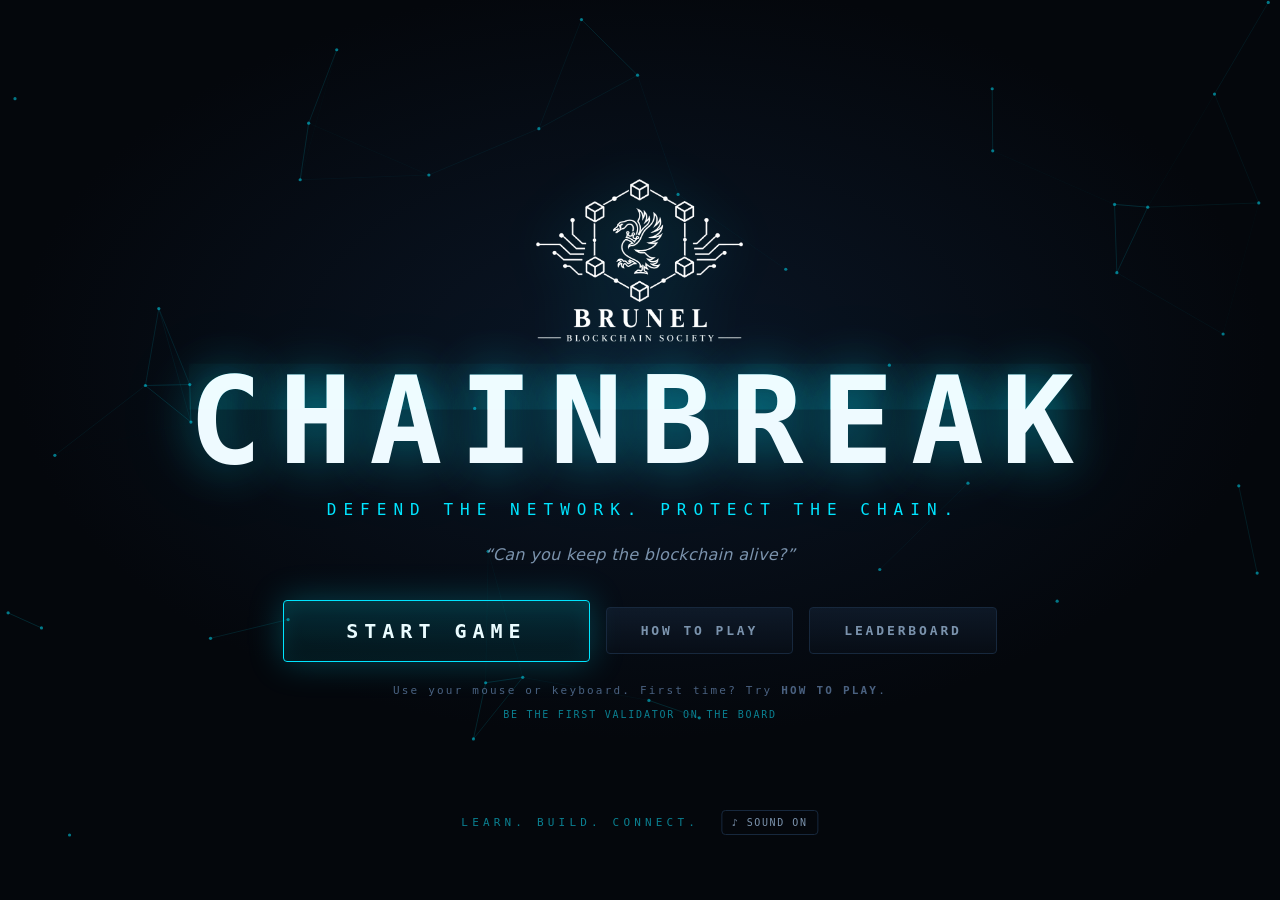
==== index.html @ 4bb395d0 "CHAINBREAK: blockchain defence game for the Freshers Week stall A 120-second single-player game in v" ====
<!doctype html>
<html lang="en">
<head>
<meta charset="utf-8">
<meta name="viewport" content="width=device-width,initial-scale=1,viewport-fit=cover">
<meta name="description" content="CHAINBREAK — defend a live blockchain network. Brunel Blockchain Society.">

<!-- The game loads no third-party code and makes no network requests, so it
     can run under a strict policy. connect-src 'none' means that if anything
     ever tries to phone home, the browser blocks it rather than trusting us.
     (Headers a meta tag cannot set — X-Frame-Options, X-Content-Type-Options,
     HSTS — are listed for the host in README.md.) -->
<meta http-equiv="Content-Security-Policy" content="
  default-src 'none';
  script-src 'self';
  style-src 'self';
  img-src 'self' data:;
  font-src 'self';
  connect-src 'none';
  form-action 'none';
  base-uri 'none';
  frame-ancestors 'none';
  object-src 'none'">
<meta name="referrer" content="no-referrer">

<title>CHAINBREAK</title>
<link rel="icon" href="assets/logo-mark.png" type="image/png">
<link rel="apple-touch-icon" href="assets/logo.png">
<link rel="stylesheet" href="css/style.css">
</head>
<body>
<div id="app">

  <!-- ============ START SCREEN ============ -->
  <section id="screen-start" class="screen is-active">
    <canvas id="start-canvas" aria-hidden="true"></canvas>
    <div class="start-inner">
      <img class="start-logo" src="assets/logo.png" alt="Brunel Blockchain Society">
      <h1 class="game-title" data-text="CHAINBREAK">CHAINBREAK</h1>
      <p class="game-tagline">DEFEND THE NETWORK. PROTECT THE CHAIN.</p>
      <p class="game-question">&ldquo;Can you keep the blockchain alive?&rdquo;</p>

      <div class="start-buttons">
        <button id="btn-start" class="btn btn-hero" type="button">START GAME</button>
        <button id="btn-demo" class="btn btn-secondary" type="button">HOW TO PLAY</button>
        <button id="btn-board" class="btn btn-secondary" type="button">LEADERBOARD</button>
      </div>

      <p class="start-hint">Use your mouse or keyboard. First time? Try <b>HOW TO PLAY</b>.</p>
      <p class="start-plays" id="start-plays"></p>

      <div class="start-footer">
        <span class="society-line">LEARN. BUILD. CONNECT.</span>
        <button id="btn-mute-start" class="btn-ghost btn-mute" type="button" aria-pressed="false">
          <span class="mute-icon" aria-hidden="true">&#9834;</span><span class="mute-label">SOUND ON</span>
        </button>
      </div>
    </div>
  </section>

  <!-- ============ HALL OF VALIDATORS ============ -->
  <section id="screen-board" class="screen board-screen">
    <div class="board-inner">
      <div class="board-head">
        <img class="board-logo" src="assets/logo.png" alt="Brunel Blockchain Society">
        <div>
          <h2 class="board-title">HALL OF VALIDATORS</h2>
          <p class="board-sub">EVERYONE WHO HAS DEFENDED THE CHAIN ON THIS MACHINE</p>
        </div>
      </div>

      <div class="board-totals" id="board-totals"></div>

      <ol class="leaderboard leaderboard-full" id="leaderboard-full"></ol>

      <div class="board-foot">
        <button id="btn-board-back" class="btn btn-hero-sm" type="button">&lsaquo; BACK</button>
        <p class="board-note" id="board-storage-note"></p>
      </div>
    </div>
  </section>

  <!-- ============ ONBOARDING ============ -->
  <section id="screen-onboard" class="screen onboard" aria-live="polite">
    <div class="onboard-lines">
      <p class="onboard-line" data-step="0">TRANSACTIONS ARE ENTERING THE NETWORK.</p>
      <p class="onboard-line" data-step="1">VALIDATE THEM.</p>
      <p class="onboard-line" data-step="2">PROTECT THE CHAIN.</p>
      <p class="onboard-line" data-step="3">SURVIVE THE ATTACKS.</p>
    </div>
    <button id="btn-skip-onboard" class="btn-ghost skip-btn" type="button">SKIP &rsaquo;</button>
  </section>

  <!-- ============ GAME ============ -->
  <main id="screen-game" class="screen game">

    <header class="topbar">
      <div class="topbar-brand">
        <img class="topbar-logo" src="assets/logo-mark.png" alt="">
        <span class="brand-text">BRUNEL<br><b>BLOCKCHAIN SOCIETY</b></span>
      </div>

      <div class="stat stat-integrity">
        <span class="stat-label">CHAIN INTEGRITY</span>
        <div class="integrity-wrap">
          <span class="stat-value" id="ui-integrity">100%</span>
          <div class="integrity-bar"><i id="ui-integrity-bar"></i></div>
        </div>
      </div>

      <div class="stat">
        <span class="stat-label">SCORE</span>
        <span class="stat-value" id="ui-score">0</span>
      </div>

      <div class="stat stat-combo" id="ui-combo-wrap">
        <span class="stat-label">COMBO</span>
        <span class="stat-value" id="ui-combo">&times;1</span>
      </div>

      <div class="stat stat-time">
        <span class="stat-label">TIME</span>
        <span class="stat-value" id="ui-time">120</span>
      </div>

      <div class="stat stat-threat" id="ui-threat-wrap">
        <span class="stat-label">THREAT LEVEL</span>
        <span class="stat-value" id="ui-threat">LOW</span>
      </div>

      <button id="btn-mute" class="btn-ghost btn-mute" type="button" aria-pressed="false" title="Mute (M)">
        <span class="mute-icon" aria-hidden="true">&#9834;</span>
      </button>
    </header>

    <div class="stage">
      <!-- LEFT: network + chain -->
      <div class="stage-main">

        <section class="panel-block network-block">
          <div class="block-head">
            <h2>NETWORK NODES</h2>
            <span class="head-meta" id="ui-node-meta">5 ONLINE &middot; CONSENSUS STABLE</span>
          </div>
          <div class="network-wrap">
            <canvas id="net-canvas"></canvas>
            <div id="node-layer" class="node-layer"></div>
            <div id="net-alert" class="net-alert" hidden></div>
          </div>
        </section>

        <section class="panel-block chain-block">
          <div class="block-head">
            <h2>THE CHAIN</h2>
            <span class="head-meta" id="ui-chain-meta">HEIGHT 1 &middot; ALL LINKS VERIFIED</span>
          </div>
          <div class="chain-scroll" id="chain-scroll">
            <div class="chain-rail" id="chain-rail"></div>
          </div>
        </section>
      </div>

      <!-- RIGHT: action panel -->
      <aside class="stage-side">
        <section class="panel-block side-block">
          <div class="block-head">
            <h2 id="ui-panel-title">INCOMING TRANSACTIONS</h2>
            <span class="head-meta" id="ui-panel-meta">PHASE 1 &middot; VALIDATE</span>
          </div>
          <div class="panel-body" id="panel-body"></div>
          <div class="panel-actions" id="panel-actions"></div>
          <div class="rules-strip" id="rules-strip">
            <span class="rules-title">ACCEPT ONLY IF</span>
            <span class="rule"><b>SIG</b> VALID</span>
            <span class="rule-sep">/</span>
            <span class="rule"><b>AMT</b> &le; AVAIL</span>
            <span class="rule-sep">/</span>
            <span class="rule"><b>NO</b> DOUBLE SPEND</span>
          </div>
          <div class="event-log" id="event-log" aria-live="polite"></div>
        </section>
      </aside>
    </div>

    <div id="coach" class="coach" hidden></div>
    <div id="toast-layer" class="toast-layer" aria-live="assertive"></div>
    <div id="phase-banner" class="phase-banner" hidden></div>
    <div id="crit-overlay" class="crit-overlay" hidden></div>
  </main>

  <!-- ============ END SCREEN ============ -->
  <section id="screen-end" class="screen end">
    <div class="end-inner">
      <div class="end-top">
        <h2 id="end-verdict" class="end-verdict">CHAIN SECURED.</h2>
        <p id="end-title" class="end-title">CHAIN GUARDIAN</p>
      </div>

      <div class="end-grid">
        <div class="end-stats">
          <div class="end-stat end-stat-hero">
            <span class="es-label">FINAL SCORE</span>
            <span class="es-value" id="end-score">0</span>
          </div>
          <div class="end-stat-row">
            <div class="end-stat"><span class="es-label">CHAIN INTEGRITY</span><span class="es-value" id="end-integrity">0%</span></div>
            <div class="end-stat"><span class="es-label">THREATS STOPPED</span><span class="es-value" id="end-threats">0</span></div>
            <div class="end-stat"><span class="es-label">BLOCKS VERIFIED</span><span class="es-value" id="end-blocks">0</span></div>
            <div class="end-stat"><span class="es-label">DOUBLE SPENDS CAUGHT</span><span class="es-value" id="end-ds">0</span></div>
            <div class="end-stat"><span class="es-label">BEST COMBO</span><span class="es-value" id="end-combo">&times;1</span></div>
            <div class="end-stat"><span class="es-label">NODES ISOLATED</span><span class="es-value" id="end-nodes">0</span></div>
          </div>
          <p class="end-prompt">&ldquo;Can you beat the next validator?&rdquo;</p>
          <button id="btn-again" class="btn btn-hero btn-hero-sm" type="button">PLAY AGAIN</button>
        </div>

        <div class="end-board">
          <h3>TODAY&rsquo;S TOP VALIDATORS</h3>
          <ol class="leaderboard" id="leaderboard"></ol>
          <form class="save-row" id="save-form" autocomplete="off">
            <label class="sr-only" for="name-input">Enter your name</label>
            <input id="name-input" class="name-input" type="text" maxlength="12" placeholder="ENTER YOUR NAME" spellcheck="false">
            <button class="btn btn-small" type="submit" id="btn-save">SAVE SCORE</button>
          </form>
          <p class="board-note" id="board-note"></p>
        </div>
      </div>

      <footer class="end-footer">
        <div class="ef-brand">
          <img class="ef-logo" src="assets/logo.png" alt="Brunel Blockchain Society">
          <div>
            <p class="ef-name">BRUNEL BLOCKCHAIN SOCIETY</p>
            <p class="ef-motto">LEARN. BUILD. CONNECT.</p>
            <p class="ef-quote">&ldquo;Blockchain is only the beginning.&rdquo;</p>
          </div>
        </div>
        <div class="ef-offer">
          <p class="ef-row"><b>WORKSHOPS &amp; WEBINARS</b> &middot; PROJECTS &amp; HACKATHONS &middot; GUEST SPEAKERS &middot; NETWORKING &middot; OPPORTUNITIES</p>
          <p class="ef-tags">AI &bull; CYBERSECURITY &bull; SOFTWARE &bull; DATA &bull; BLOCKCHAIN &bull; WEB3</p>
          <button class="btn btn-join" id="btn-join" type="button">JOIN THE SOCIETY</button>
        </div>
        <div class="ef-qr">
          <!-- The QR sits on a white plate: the code is dark-on-light, so it
               needs the light background to scan reliably off a dark screen. -->
          <div class="qr-box" id="qr-box">
            <img src="assets/join-qr.png" alt="Scan to buy Brunel Blockchain Society membership">
          </div>
          <p class="qr-cap">SCAN TO JOIN</p>
          <p class="qr-sub">BUY YOUR MEMBERSHIP</p>
        </div>
      </footer>
    </div>
  </section>

</div>

<script src="js/util.js"></script>
<script src="js/audio.js"></script>
<script src="js/chain.js"></script>
<script src="js/generator.js"></script>
<script src="js/state.js"></script>
<script src="js/network.js"></script>
<script src="js/ui.js"></script>
<script src="js/leaderboard.js"></script>
<script src="js/game.js"></script>
<script src="js/tutorial.js"></script>
<script src="js/main.js"></script>
</body>
</html>
---- css/style.css ----
/* ============================================================
   CHAINBREAK — Brunel Blockchain Society
   Dark network-operations visual identity
   ============================================================ */

:root{
  --bg:        #04070c;
  --bg-2:      #070c14;
  --surface:   #0a111c;
  --surface-2: #0d1624;
  --line:      #17283d;
  --line-soft: #112035;

  --txt:       #d7e6f5;
  --txt-dim:   #7b93ad;
  --txt-faint: #4a6180;

  --cy:        #00e5ff;
  --cy-dim:    #0a7f90;
  --ok:        #2ee6a8;
  --bad:       #ff3d63;
  --warn:      #ffb020;
  --violet:    #8b7bff;

  --mono: "JetBrains Mono", "SF Mono", "Cascadia Mono", Consolas, "Roboto Mono", ui-monospace, monospace;
  --sans: "Inter", "Segoe UI Variable Display", "Segoe UI", system-ui, -apple-system, Helvetica, Arial, sans-serif;

  --r:  4px;
  --r2: 8px;
}

*,*::before,*::after{ box-sizing:border-box; }

html,body{ height:100%; margin:0; }

body{
  background:var(--bg);
  color:var(--txt);
  font-family:var(--sans);
  overflow:hidden;
  -webkit-font-smoothing:antialiased;
  text-rendering:optimizeLegibility;
}

#app{ position:relative; width:100vw; height:100vh; overflow:hidden; }

/* subtle engineering grid across everything */
#app::before{
  content:"";
  position:fixed; inset:0; pointer-events:none; z-index:0;
  background-image:
    linear-gradient(rgba(0,229,255,.045) 1px, transparent 1px),
    linear-gradient(90deg, rgba(0,229,255,.045) 1px, transparent 1px);
  background-size:46px 46px;
  mask-image:radial-gradient(ellipse 100% 80% at 50% 45%, #000 20%, transparent 85%);
  -webkit-mask-image:radial-gradient(ellipse 100% 80% at 50% 45%, #000 20%, transparent 85%);
}

.sr-only{
  position:absolute; width:1px; height:1px; padding:0; margin:-1px;
  overflow:hidden; clip:rect(0 0 0 0); white-space:nowrap; border:0;
}

/* ---------- screens ---------- */
.screen{
  position:absolute; inset:0; z-index:1;
  display:none;
}
.screen.is-active{ display:flex; }

/* ============================================================
   BUTTONS
   ============================================================ */
.btn{
  font-family:var(--mono);
  font-weight:700;
  letter-spacing:.14em;
  cursor:pointer;
  border:1px solid var(--cy);
  background:linear-gradient(180deg, rgba(0,229,255,.16), rgba(0,229,255,.05));
  color:#eafcff;
  border-radius:var(--r);
  transition:transform .12s ease, box-shadow .2s ease, background .2s ease, border-color .2s ease;
  position:relative;
}
.btn:hover{
  background:linear-gradient(180deg, rgba(0,229,255,.32), rgba(0,229,255,.12));
  box-shadow:0 0 0 1px rgba(0,229,255,.35), 0 0 28px rgba(0,229,255,.32);
  transform:translateY(-1px);
}
.btn:active{ transform:translateY(1px); }
.btn:focus-visible{ outline:2px solid var(--cy); outline-offset:3px; }
.btn[disabled]{ opacity:.35; cursor:not-allowed; transform:none; box-shadow:none; }

.btn-hero{
  font-size:20px; padding:18px 62px; letter-spacing:.3em;
  box-shadow:0 0 34px rgba(0,229,255,.25), inset 0 0 22px rgba(0,229,255,.08);
}
.btn-secondary{
  font-size:13px; padding:15px 34px; letter-spacing:.22em;
  border-color:var(--line); color:var(--txt-dim);
  background:linear-gradient(180deg, rgba(23,40,61,.5), rgba(10,17,28,.5));
  box-shadow:none;
}
.btn-secondary:hover{
  border-color:var(--cy-dim); color:#eafcff;
  background:linear-gradient(180deg, rgba(0,229,255,.14), rgba(0,229,255,.04));
  box-shadow:0 0 22px rgba(0,229,255,.2);
}
.btn-hero-sm{ font-size:15px; padding:14px 40px; letter-spacing:.24em; }
.btn-small{ font-size:11px; padding:9px 14px; letter-spacing:.16em; }

.btn-ghost{
  font-family:var(--mono); font-size:10px; letter-spacing:.16em;
  background:transparent; border:1px solid var(--line);
  color:var(--txt-dim); border-radius:var(--r);
  padding:6px 10px; cursor:pointer;
  transition:color .2s, border-color .2s;
}
.btn-ghost:hover{ color:var(--cy); border-color:var(--cy-dim); }
.btn-ghost:focus-visible{ outline:2px solid var(--cy); outline-offset:2px; }

.btn-mute{ display:inline-flex; align-items:center; gap:7px; }
.btn-mute.is-muted .mute-icon{ color:var(--bad); text-decoration:line-through; }

/* ============================================================
   START SCREEN
   ============================================================ */
#screen-start{
  align-items:center; justify-content:center;
  background:radial-gradient(ellipse 70% 60% at 50% 40%, #0a1626 0%, var(--bg) 70%);
}
#start-canvas{ position:absolute; inset:0; width:100%; height:100%; z-index:0; }

.start-inner{
  position:relative; z-index:2;
  display:flex; flex-direction:column; align-items:center;
  text-align:center; padding:24px;
}

/* 640x503 trimmed artwork - height follows the width */
.start-logo{
  width:clamp(170px, 23vh, 250px); height:auto; display:block;
  margin:0 0 22px;
  filter:drop-shadow(0 0 26px rgba(0,229,255,.4));
  animation:logoBreathe 5s ease-in-out infinite;
}
@keyframes logoBreathe{
  0%,100%{ filter:drop-shadow(0 0 22px rgba(0,229,255,.32)); }
  50%    { filter:drop-shadow(0 0 38px rgba(0,229,255,.55)); }
}

.start-buttons{ display:flex; align-items:center; gap:16px; flex-wrap:wrap; justify-content:center; }

.game-title{
  font-family:var(--mono);
  font-size:clamp(46px, 9.5vw, 126px);
  font-weight:800;
  letter-spacing:.14em;
  margin:0;
  line-height:.94;
  color:#eefaff;
  text-shadow:0 0 48px rgba(0,229,255,.42), 0 0 96px rgba(0,229,255,.16);
  position:relative;
}
.game-title::after{
  content:attr(data-text);
  position:absolute; left:0; top:0; width:100%;
  color:var(--cy); opacity:.55; mix-blend-mode:screen;
  animation:titleGlitch 6.5s infinite steps(1);
  clip-path:inset(0 0 60% 0);
}
@keyframes titleGlitch{
  0%,92%   { transform:none; opacity:0; }
  93%      { transform:translate(-4px,1px); opacity:.6; }
  94.5%    { transform:translate(3px,-2px); opacity:.4; }
  96%      { transform:translate(-2px,2px); opacity:.55; }
  97.5%,100%{ transform:none; opacity:0; }
}

.game-tagline{
  font-family:var(--mono); font-size:clamp(11px,1.5vw,16px);
  letter-spacing:.44em; color:var(--cy);
  margin:22px 0 0; text-indent:.44em;
}
.game-question{
  font-size:16px; color:var(--txt-dim); font-style:italic;
  margin:26px 0 36px; letter-spacing:.02em;
}
.start-hint{
  font-family:var(--mono); font-size:11px; letter-spacing:.2em;
  color:var(--txt-faint); margin:22px 0 0;
}

.start-footer{
  position:absolute; bottom:-90px; left:50%; transform:translateX(-50%);
  display:flex; align-items:center; gap:22px; white-space:nowrap;
}
.society-line{
  font-family:var(--mono); font-size:11px; letter-spacing:.38em; color:var(--cy-dim);
}

.start-plays{
  font-family:var(--mono); font-size:10px; letter-spacing:.18em;
  color:var(--cy-dim); margin:12px 0 0; min-height:12px;
}
.start-plays b{ color:var(--cy); font-weight:700; }

/* ============================================================
   HALL OF VALIDATORS
   ============================================================ */
.board-screen{
  align-items:center; justify-content:center; overflow-y:auto;
  background:radial-gradient(ellipse 70% 60% at 50% 35%, #0a1626 0%, var(--bg) 70%);
}
.board-inner{
  width:min(760px, 94vw); padding:24px 20px;
  display:flex; flex-direction:column; gap:16px;
}
.board-head{ display:flex; align-items:center; gap:18px; }
.board-logo{ width:76px; height:auto; filter:drop-shadow(0 0 16px rgba(0,229,255,.4)); }
.board-title{
  font-family:var(--mono); font-size:clamp(20px,3vw,30px); font-weight:800;
  letter-spacing:.2em; margin:0; color:#eafcff;
  text-shadow:0 0 34px rgba(0,229,255,.4);
}
.board-sub{
  font-family:var(--mono); font-size:9px; letter-spacing:.2em;
  color:var(--txt-faint); margin:8px 0 0;
}

.board-totals{
  display:grid; grid-template-columns:repeat(3,1fr); gap:10px;
}
.bt{
  border:1px solid var(--line); border-radius:var(--r2); padding:12px 14px;
  background:linear-gradient(180deg, rgba(10,17,28,.9), rgba(7,12,20,.9));
  display:flex; flex-direction:column; gap:5px;
}
.bt-k{ font-family:var(--mono); font-size:8px; letter-spacing:.2em; color:var(--txt-faint); }
.bt-v{
  font-family:var(--mono); font-size:24px; font-weight:700; color:var(--cy);
  font-variant-numeric:tabular-nums; line-height:1;
  text-shadow:0 0 22px rgba(0,229,255,.35);
}

.leaderboard-full{
  max-height:min(46vh, 380px); overflow-y:auto; padding-right:4px;
  scrollbar-width:thin; scrollbar-color:var(--line) transparent;
}
.leaderboard-full::-webkit-scrollbar{ width:6px; }
.leaderboard-full::-webkit-scrollbar-thumb{ background:var(--line); border-radius:99px; }
/* Doubled class beats the end-screen `.leaderboard li` rule, which would
   otherwise win on source order and wrap the score onto a second line. */
.leaderboard.leaderboard-full li{
  grid-template-columns:28px 1fr auto auto;
  gap:12px; padding:9px 12px; font-size:13px;
}
.leaderboard.leaderboard-full li.empty{ grid-template-columns:1fr; }
.leaderboard-full li .lb-rank{ font-size:11px; }
.leaderboard-full li:nth-child(1){ border-color:rgba(0,229,255,.5); background:rgba(0,229,255,.08); }
.leaderboard-full li:nth-child(1) .lb-name,
.leaderboard-full li:nth-child(1) .lb-score{ color:var(--cy); }
.leaderboard-full li:nth-child(2){ border-color:rgba(123,147,173,.4); }
.leaderboard-full li:nth-child(3){ border-color:rgba(255,176,32,.32); }
.lb-when{ font-family:var(--mono); font-size:8px; letter-spacing:.1em; color:var(--txt-faint); white-space:nowrap; }

.board-foot{ display:flex; align-items:center; justify-content:space-between; gap:14px; }

/* ============================================================
   ONBOARDING
   ============================================================ */
.onboard{
  align-items:center; justify-content:center;
  background:radial-gradient(ellipse at 50% 50%, #08131f 0%, var(--bg) 72%);
}
.onboard-lines{ text-align:center; position:relative; }
.onboard-line{
  font-family:var(--mono);
  font-size:clamp(20px,3.3vw,44px);
  font-weight:700; letter-spacing:.22em;
  margin:0; color:#eafcff;
  opacity:0;
  position:absolute; left:50%; top:50%;
  transform:translate(-50%,-50%) scale(.94);
  white-space:nowrap;
  text-shadow:0 0 40px rgba(0,229,255,.5);
}
.onboard-line.show{ animation:obIn 1.5s ease forwards; }
@keyframes obIn{
  0%   { opacity:0; transform:translate(-50%,-50%) scale(.94); filter:blur(8px); }
  12%  { opacity:1; transform:translate(-50%,-50%) scale(1); filter:blur(0); }
  88%  { opacity:1; transform:translate(-50%,-50%) scale(1); filter:blur(0); }
  100% { opacity:0; transform:translate(-50%,-51%) scale(1.02); filter:blur(4px); }
}
.skip-btn{ position:absolute; right:28px; bottom:26px; }

/* ============================================================
   GAME LAYOUT
   ============================================================ */
.game{ flex-direction:column; }

.topbar{
  flex:0 0 58px;
  display:flex; align-items:stretch; gap:0;
  border-bottom:1px solid var(--line);
  background:linear-gradient(180deg, rgba(10,20,34,.95), rgba(5,9,15,.9));
  backdrop-filter:blur(6px);
  position:relative; z-index:5;
}
.topbar-brand{
  display:flex; align-items:center; gap:11px;
  padding:0 18px; border-right:1px solid var(--line);
}
.topbar-logo{
  width:46px; height:auto; display:block;
  filter:drop-shadow(0 0 10px rgba(0,229,255,.4));
}
.brand-text{
  font-family:var(--mono); font-size:8.5px; letter-spacing:.24em;
  color:var(--txt-faint); line-height:1.5;
}
.brand-text b{ color:var(--txt-dim); font-weight:700; }

.stat{
  display:flex; flex-direction:column; justify-content:center; gap:3px;
  padding:0 22px; border-right:1px solid var(--line-soft);
  min-width:112px;
}
.stat-label{
  font-family:var(--mono); font-size:8.5px; letter-spacing:.22em; color:var(--txt-faint);
}
.stat-value{
  font-family:var(--mono); font-size:19px; font-weight:700; letter-spacing:.04em;
  color:#eafcff; line-height:1; font-variant-numeric:tabular-nums;
}

.stat-integrity{ min-width:190px; }
.integrity-wrap{ display:flex; align-items:center; gap:10px; }
.integrity-bar{
  flex:1; height:6px; background:#0d1a2a; border:1px solid var(--line);
  border-radius:99px; overflow:hidden; min-width:70px;
}
.integrity-bar i{
  display:block; height:100%; width:100%;
  background:linear-gradient(90deg,#0aa,#2ee6a8);
  box-shadow:0 0 12px rgba(46,230,168,.6);
  transition:width .45s cubic-bezier(.2,.9,.25,1), background .4s;
}
.stat-integrity.warn .integrity-bar i{ background:linear-gradient(90deg,#b8860b,var(--warn)); box-shadow:0 0 12px rgba(255,176,32,.6); }
.stat-integrity.warn #ui-integrity{ color:var(--warn); }
.stat-integrity.crit .integrity-bar i{ background:linear-gradient(90deg,#8b1030,var(--bad)); box-shadow:0 0 14px rgba(255,61,99,.7); }
.stat-integrity.crit #ui-integrity{ color:var(--bad); }
.stat-integrity.unstable{ animation:shakeSm .5s infinite; }
@keyframes shakeSm{ 0%,100%{transform:none} 25%{transform:translateX(-1.5px)} 75%{transform:translateX(1.5px)} }

.stat-time{ margin-left:auto; }
.stat-time #ui-time{ font-size:26px; }
.stat-time.low #ui-time{ color:var(--bad); animation:pulseTxt .9s infinite; }
@keyframes pulseTxt{ 0%,100%{opacity:1} 50%{opacity:.45} }

.stat-combo #ui-combo{ color:var(--cy); transition:color .2s; }
.stat-combo.hot #ui-combo{ color:var(--warn); text-shadow:0 0 18px rgba(255,176,32,.7); }
.stat-combo.pop{ animation:comboPop .38s ease; }
@keyframes comboPop{ 0%{transform:scale(1)} 40%{transform:scale(1.18)} 100%{transform:scale(1)} }

.stat-threat{ min-width:130px; }
#ui-threat{ font-size:15px; letter-spacing:.14em; color:var(--ok); }
.stat-threat.t-medium #ui-threat{ color:var(--warn); }
.stat-threat.t-high   #ui-threat{ color:#ff7a3d; }
.stat-threat.t-critical #ui-threat{ color:var(--bad); animation:pulseTxt .7s infinite; }

#btn-mute{ align-self:center; margin:0 14px 0 10px; }

/* ---------- stage ---------- */
.stage{
  flex:1; display:flex; gap:10px; padding:10px; min-height:0;
  position:relative; z-index:2;
}
.stage-main{ flex:1; display:flex; flex-direction:column; gap:10px; min-width:0; }
.stage-side{ flex:0 0 368px; display:flex; min-width:0; }

.panel-block{
  background:linear-gradient(180deg, rgba(10,17,28,.92), rgba(7,12,20,.92));
  border:1px solid var(--line);
  border-radius:var(--r2);
  display:flex; flex-direction:column; min-height:0; overflow:hidden;
  position:relative;
}
.panel-block::before{
  content:""; position:absolute; top:0; left:0; right:0; height:1px;
  background:linear-gradient(90deg, transparent, rgba(0,229,255,.5), transparent);
}
.network-block{ flex:0 0 44%; }
.chain-block{ flex:1; }
.side-block{ flex:1; width:100%; }

.block-head{
  flex:0 0 32px; display:flex; align-items:center; justify-content:space-between;
  padding:0 13px; border-bottom:1px solid var(--line-soft);
  background:rgba(0,229,255,.03);
}
.block-head h2{
  font-family:var(--mono); font-size:10px; font-weight:700; letter-spacing:.26em;
  margin:0; color:var(--cy);
}
.head-meta{
  font-family:var(--mono); font-size:9px; letter-spacing:.14em; color:var(--txt-faint);
}
.head-meta.alert{ color:var(--bad); }
.head-meta.good{ color:var(--ok); }

/* ============================================================
   NETWORK
   ============================================================ */
.network-wrap{ flex:1; position:relative; min-height:0; }
#net-canvas{ position:absolute; inset:0; width:100%; height:100%; }
.node-layer{ position:absolute; inset:0; }

.node{
  position:absolute; transform:translate(-50%,-50%);
  width:96px; padding:7px 6px 6px;
  background:rgba(8,16,26,.86);
  border:1px solid var(--line);
  border-radius:var(--r);
  text-align:center;
  font-family:var(--mono);
  cursor:default;
  transition:border-color .25s, box-shadow .25s, background .25s, transform .18s;
}
.node .n-id{ font-size:9.5px; letter-spacing:.16em; color:var(--txt); font-weight:700; }
.node .n-status{ font-size:7.5px; letter-spacing:.14em; color:var(--txt-faint); margin-top:2px; }
.node .n-record{ display:flex; gap:2px; justify-content:center; margin-top:4px; min-height:7px; }
.node .n-record i{
  width:5px; height:5px; border-radius:1px; display:block; background:#1b2b3f;
}
.node .n-record i.ok{ background:var(--ok); box-shadow:0 0 5px rgba(46,230,168,.8); }
.node .n-record i.bad{ background:var(--bad); box-shadow:0 0 5px rgba(255,61,99,.9); }

.node .n-dot{
  position:absolute; top:-4px; right:-4px; width:8px; height:8px; border-radius:50%;
  background:var(--ok); box-shadow:0 0 10px var(--ok);
}
.node.pulse{ animation:nodePulse .55s ease; }
@keyframes nodePulse{ 0%{transform:translate(-50%,-50%) scale(1)} 45%{transform:translate(-50%,-50%) scale(1.09)} 100%{transform:translate(-50%,-50%) scale(1)} }

.node.suspect{ border-color:var(--warn); box-shadow:0 0 18px rgba(255,176,32,.28); }
.node.suspect .n-dot{ background:var(--warn); box-shadow:0 0 10px var(--warn); }
.node.suspect .n-status{ color:var(--warn); }

.node.hostile{ border-color:var(--bad); background:rgba(36,8,18,.9); box-shadow:0 0 22px rgba(255,61,99,.35); }
.node.hostile .n-dot{ background:var(--bad); box-shadow:0 0 12px var(--bad); animation:pulseTxt .6s infinite; }
.node.hostile .n-status{ color:var(--bad); }

.node.isolated{
  opacity:.5; filter:grayscale(1);
  border-style:dashed; border-color:#2b3d54;
  background:rgba(6,10,16,.9);
}
.node.isolated .n-dot{ background:#33455c; box-shadow:none; }
.node.isolated .n-status{ color:#6a7f96; }

.node.selectable{ cursor:pointer; }
.node.selectable:hover{ border-color:var(--cy); box-shadow:0 0 22px rgba(0,229,255,.4); transform:translate(-50%,-50%) scale(1.05); }
.node.selectable::after{
  content:"ISOLATE"; position:absolute; left:50%; bottom:-16px; transform:translateX(-50%);
  font-size:7.5px; letter-spacing:.18em; color:var(--cy); white-space:nowrap;
  opacity:0; transition:opacity .2s;
}
.node.selectable:hover::after{ opacity:1; }

.net-alert{
  position:absolute; left:50%; bottom:8px; transform:translateX(-50%);
  font-family:var(--mono); font-size:10px; letter-spacing:.2em;
  padding:6px 14px; border-radius:var(--r);
  background:rgba(255,61,99,.14); border:1px solid rgba(255,61,99,.55);
  color:#ffd0da; white-space:nowrap;
  animation:alertPulse 1.3s infinite;
}
@keyframes alertPulse{ 0%,100%{box-shadow:0 0 0 rgba(255,61,99,0)} 50%{box-shadow:0 0 22px rgba(255,61,99,.45)} }

/* ============================================================
   CHAIN
   ============================================================ */
.chain-scroll{
  flex:1; overflow-x:auto; overflow-y:hidden; min-height:0;
  scrollbar-width:thin; scrollbar-color:var(--line) transparent;
}
.chain-scroll::-webkit-scrollbar{ height:7px; }
.chain-scroll::-webkit-scrollbar-thumb{ background:var(--line); border-radius:99px; }
.chain-scroll::-webkit-scrollbar-track{ background:transparent; }

.chain-rail{
  display:flex; align-items:center; gap:0; height:100%; padding:10px 16px;
  min-width:min-content;
}

.blk-earlier{
  flex:0 0 76px; align-self:center;
  display:flex; flex-direction:column; align-items:center; gap:3px;
  font-family:var(--mono); text-align:center;
  padding:10px 4px; border-radius:var(--r2);
  border:1px dashed var(--line); background:rgba(10,17,28,.6);
}
.blk-earlier b{ font-size:15px; color:var(--cy); letter-spacing:.04em; }
.blk-earlier span{ font-size:6.5px; letter-spacing:.14em; color:var(--txt-faint); line-height:1.5; }
.blk-earlier .be-hash{ font-size:8px; color:var(--violet); letter-spacing:.06em; margin-top:2px; }

.blk{
  flex:0 0 150px; height:100%; max-height:200px;
  background:linear-gradient(180deg, rgba(13,22,36,.95), rgba(9,15,25,.95));
  border:1px solid var(--line);
  border-radius:var(--r2);
  padding:8px 9px;
  display:flex; flex-direction:column; gap:5px;
  font-family:var(--mono);
  position:relative;
  transition:border-color .25s, box-shadow .25s, transform .2s;
}
.blk-link{
  flex:0 0 26px; height:2px; position:relative;
  background:linear-gradient(90deg, var(--cy-dim), var(--cy));
  box-shadow:0 0 8px rgba(0,229,255,.6);
}
.blk-link::after{
  content:""; position:absolute; right:-1px; top:50%; transform:translateY(-50%);
  border-left:7px solid var(--cy); border-top:5px solid transparent; border-bottom:5px solid transparent;
}
.blk-link.broken{
  background:repeating-linear-gradient(90deg, var(--bad) 0 4px, transparent 4px 8px);
  box-shadow:0 0 10px rgba(255,61,99,.7);
  animation:pulseTxt .8s infinite;
}
.blk-link.broken::after{ border-left-color:var(--bad); }

.blk-top{ display:flex; align-items:baseline; justify-content:space-between; }
.blk-idx{ font-size:11px; font-weight:700; letter-spacing:.14em; color:#eafcff; }
.blk-tag{ font-size:7px; letter-spacing:.14em; color:var(--txt-faint); }

.blk-hash{ display:flex; flex-direction:column; gap:1px; }
.hr{ display:flex; justify-content:space-between; align-items:baseline; gap:6px; }
.hr b{ font-size:7px; letter-spacing:.16em; color:var(--txt-faint); font-weight:400; }
.hr span{ font-size:10px; letter-spacing:.06em; color:var(--cy); }
.hr.prev span{ color:var(--violet); }
.hr.recalc span{ color:var(--warn); }

.blk-txs{
  flex:1; display:flex; flex-direction:column; gap:2px; min-height:0;
  border-top:1px solid var(--line-soft); padding-top:4px; overflow:hidden;
}
.blk-tx{
  font-size:8px; letter-spacing:.04em; color:var(--txt-dim);
  display:flex; justify-content:space-between; gap:4px;
  white-space:nowrap; overflow:hidden;
}
.blk-tx em{ font-style:normal; color:var(--txt); }
.blk-tx b{ color:var(--ok); font-weight:400; }

.blk-sum{
  flex:0 0 auto;
  font-size:7.5px; letter-spacing:.14em; color:var(--txt-faint);
  border-top:1px solid var(--line-soft); padding-top:4px; margin-top:auto;
}

.blk.genesis{ border-color:rgba(139,123,255,.4); }
.blk.new{ animation:blkIn .65s cubic-bezier(.2,1.1,.3,1); }
@keyframes blkIn{
  0%{ opacity:0; transform:translateX(34px) scale(.88); }
  100%{ opacity:1; transform:none; }
}
.blk.verified{ border-color:rgba(46,230,168,.55); box-shadow:0 0 26px rgba(46,230,168,.22); }

.blk.glitch{ animation:blkGlitch .18s infinite; border-color:rgba(255,61,99,.5); }
@keyframes blkGlitch{
  0%,100%{ transform:none; }
  25%{ transform:translate(-1.5px,1px) skewX(.6deg); }
  50%{ transform:translate(1.5px,-1px); }
  75%{ transform:translate(-1px,-1px) skewX(-.5deg); }
}
.blk.compromised{ border-color:var(--bad); box-shadow:0 0 30px rgba(255,61,99,.4); }

.blk.auditable{ cursor:pointer; }
.blk.auditable:hover{ border-color:var(--cy); box-shadow:0 0 26px rgba(0,229,255,.35); transform:translateY(-3px); }
.blk.auditable::before{
  content:"INSPECT"; position:absolute; top:-1px; right:8px;
  font-size:7px; letter-spacing:.16em; color:var(--cy); opacity:0; transition:opacity .2s;
}
.blk.auditable:hover::before{ opacity:1; }

.blk.picked{ border-color:var(--cy); box-shadow:0 0 30px rgba(0,229,255,.45); }
.blk.wrongpick{ animation:shakeBig .4s; border-color:var(--bad); }
@keyframes shakeBig{ 0%,100%{transform:none} 20%{transform:translateX(-7px)} 45%{transform:translateX(6px)} 70%{transform:translateX(-4px)} }

/* fork branch */
.fork-wrap{ flex:0 0 auto; display:flex; flex-direction:column; gap:6px; }

/* ============================================================
   SIDE PANEL
   ============================================================ */
.panel-body{
  flex:1; min-height:0; padding:11px; display:flex; flex-direction:column; gap:9px;
  overflow:hidden;
}
.panel-actions{ flex:0 0 auto; padding:0 11px 10px; display:flex; gap:8px; }
.panel-actions:empty{ display:none; }

.act{
  flex:1; font-family:var(--mono); font-weight:700; font-size:15px; letter-spacing:.16em;
  padding:15px 8px; border-radius:var(--r); cursor:pointer;
  border:1px solid; transition:transform .1s, box-shadow .2s, background .2s;
  display:flex; align-items:center; justify-content:center; gap:8px;
}
.act kbd{
  font-family:var(--mono); font-size:9px; letter-spacing:.08em; opacity:.6;
  border:1px solid currentColor; border-radius:3px; padding:1px 4px; font-weight:400;
}
.act:active{ transform:translateY(2px); }
.act:focus-visible{ outline:2px solid var(--cy); outline-offset:3px; }

.act-accept{ border-color:rgba(46,230,168,.6); background:rgba(46,230,168,.12); color:#c9ffef; }
.act-accept:hover{ background:rgba(46,230,168,.26); box-shadow:0 0 28px rgba(46,230,168,.35); }
.act-reject{ border-color:rgba(255,61,99,.6); background:rgba(255,61,99,.12); color:#ffd3dc; }
.act-reject:hover{ background:rgba(255,61,99,.26); box-shadow:0 0 28px rgba(255,61,99,.35); }
.act-primary{ border-color:var(--cy); background:rgba(0,229,255,.14); color:#eafcff; }
.act-primary:hover{ background:rgba(0,229,255,.3); box-shadow:0 0 28px rgba(0,229,255,.4); }
.act[disabled]{ opacity:.3; cursor:not-allowed; }

/* ---------- transaction card ---------- */
.tx-card{
  border:1px solid var(--line); border-radius:var(--r2);
  background:linear-gradient(180deg, rgba(14,24,38,.96), rgba(9,16,26,.96));
  padding:11px 12px 0; font-family:var(--mono);
  position:relative; overflow:hidden;
  flex:0 0 auto;
}
.tx-card.active{ border-color:rgba(0,229,255,.45); box-shadow:0 0 32px rgba(0,229,255,.16); }
.tx-card.enter{ animation:txIn .3s cubic-bezier(.2,1.1,.3,1); }
@keyframes txIn{ 0%{opacity:0; transform:translateX(26px) scale(.96)} 100%{opacity:1; transform:none} }

.tx-card.conflict{ border-color:rgba(255,61,99,.6); box-shadow:0 0 30px rgba(255,61,99,.2); }
.tx-card.leaving-ok{ animation:txOkOut .36s ease forwards; }
.tx-card.leaving-bad{ animation:txBadOut .36s ease forwards; }
@keyframes txOkOut{
  0%{ transform:none; opacity:1; border-color:var(--ok); box-shadow:0 0 40px rgba(46,230,168,.6); }
  100%{ transform:translateX(-30px) scale(.9); opacity:0; }
}
@keyframes txBadOut{
  0%{ transform:none; opacity:1; border-color:var(--bad); box-shadow:0 0 40px rgba(255,61,99,.6); }
  35%{ transform:translateX(6px) rotate(1.5deg); }
  100%{ transform:translateY(24px) scale(.9); opacity:0; }
}

.tx-head{ display:flex; justify-content:space-between; align-items:center; font-size:8.5px; letter-spacing:.14em; color:var(--txt-faint); }
.tx-head .tx-id{ color:var(--cy); }

.tx-flow{
  display:flex; align-items:center; justify-content:space-between; gap:8px;
  margin:12px 0 6px;
}
.tx-party{ display:flex; flex-direction:column; gap:3px; min-width:0; }
.tx-party.to{ align-items:flex-end; }
.tx-party .p-role{ font-size:7.5px; letter-spacing:.2em; color:var(--txt-faint); }
.tx-party .p-name{ font-size:15px; font-weight:700; letter-spacing:.08em; color:#eafcff; }
.tx-arrow{
  flex:1; height:1px; background:linear-gradient(90deg, var(--cy-dim), var(--cy));
  position:relative; min-width:18px;
}
.tx-arrow::after{
  content:""; position:absolute; right:0; top:50%; transform:translateY(-50%);
  border-left:6px solid var(--cy); border-top:4px solid transparent; border-bottom:4px solid transparent;
}
.tx-arrow::before{
  content:""; position:absolute; left:0; top:50%; width:8px; height:3px; margin-top:-1.5px;
  background:var(--cy); border-radius:2px; box-shadow:0 0 8px var(--cy);
  animation:flow 1.1s linear infinite;
}
@keyframes flow{ 0%{left:0; opacity:0} 15%{opacity:1} 85%{opacity:1} 100%{left:calc(100% - 8px); opacity:0} }

.tx-amount{
  text-align:center; font-size:30px; font-weight:800; letter-spacing:.04em;
  color:#fff; margin:2px 0 10px; line-height:1;
  text-shadow:0 0 26px rgba(0,229,255,.3);
}

.tx-meta{
  display:grid; grid-template-columns:1fr 1fr 1fr; gap:1px;
  background:var(--line-soft); border-top:1px solid var(--line-soft);
  margin:0 -12px;
}
.tx-meta .m{
  background:rgba(8,14,23,.9); padding:7px 6px; text-align:center;
  display:flex; flex-direction:column; gap:3px;
}
.tx-meta .m-k{ font-size:7px; letter-spacing:.18em; color:var(--txt-faint); }
.tx-meta .m-v{ font-size:12px; font-weight:700; letter-spacing:.04em; color:var(--txt); }
.tx-meta .m-v.ok{ color:var(--ok); }
.tx-meta .m-v.bad{ color:var(--bad); }
.tx-meta .m-v.warn{ color:var(--warn); }

.tx-timer{ height:3px; background:#0d1a2a; margin:0 -12px; position:relative; }
.tx-timer i{
  position:absolute; inset:0; transform-origin:left center;
  background:linear-gradient(90deg, var(--cy), #7de9ff);
  box-shadow:0 0 10px rgba(0,229,255,.7);
}
.tx-timer.urgent i{ background:linear-gradient(90deg, var(--bad), #ff8aa0); box-shadow:0 0 10px rgba(255,61,99,.8); }

/* conflict banner */
.conflict-banner{
  flex:0 0 auto;
  display:flex; align-items:center; gap:8px;
  font-family:var(--mono); font-size:9.5px; letter-spacing:.16em;
  padding:8px 10px; border-radius:var(--r);
  background:rgba(255,61,99,.12); border:1px solid rgba(255,61,99,.5);
  color:#ffd0da;
  animation:alertPulse 1.2s infinite;
}
.conflict-banner b{ color:#fff; }

/* queue preview */
.queue{
  flex:1; min-height:0; display:flex; flex-direction:column; gap:5px;
  border-top:1px solid var(--line-soft); padding-top:8px; overflow:hidden;
}
.queue-title{ font-family:var(--mono); font-size:7.5px; letter-spacing:.2em; color:var(--txt-faint); }
.q-item{
  display:flex; align-items:center; gap:7px;
  font-family:var(--mono); font-size:9px; letter-spacing:.06em;
  padding:6px 8px; border-radius:var(--r);
  background:rgba(12,20,32,.8); border:1px solid var(--line-soft);
  color:var(--txt-dim);
}
.q-item .q-id{ color:var(--cy-dim); }
.q-item .q-amt{ margin-left:auto; color:var(--txt); }
.q-item.linked{ border-color:rgba(255,61,99,.45); }
.q-item.linked .q-id{ color:var(--bad); }

/* ---------- block builder ---------- */
.builder{ flex:1; display:flex; flex-direction:column; gap:8px; min-height:0; }
.builder-hint{
  font-family:var(--mono); font-size:9px; letter-spacing:.14em; color:var(--txt-dim);
  display:flex; justify-content:space-between;
}
.builder-hint b{ color:var(--cy); }

.pool{ display:flex; flex-direction:column; gap:5px; overflow-y:auto; min-height:0; flex:1; }
.pool::-webkit-scrollbar{ width:5px; }
.pool::-webkit-scrollbar-thumb{ background:var(--line); border-radius:99px; }

.chip{
  display:grid; grid-template-columns:auto 1fr auto auto; align-items:center; gap:8px;
  font-family:var(--mono); font-size:10px; letter-spacing:.04em;
  padding:8px 9px; border-radius:var(--r); cursor:pointer;
  background:rgba(12,20,32,.85); border:1px solid var(--line);
  color:var(--txt); transition:border-color .18s, background .18s, transform .12s;
  text-align:left; width:100%;
}
.chip:hover{ border-color:rgba(0,229,255,.5); background:rgba(0,229,255,.06); }
.chip:focus-visible{ outline:2px solid var(--cy); outline-offset:2px; }
.chip .c-box{
  width:13px; height:13px; border:1px solid var(--line); border-radius:2px;
  display:flex; align-items:center; justify-content:center; font-size:9px; color:var(--bg);
}
.chip .c-id{ color:var(--cy-dim); font-size:8.5px; }
.chip .c-amt{ color:#eafcff; font-weight:700; }
.chip .c-sig{ font-size:8px; letter-spacing:.1em; }
.chip .c-sig.ok{ color:var(--ok); }
.chip .c-sig.bad{ color:var(--bad); }
.chip.on{ border-color:var(--cy); background:rgba(0,229,255,.13); box-shadow:0 0 18px rgba(0,229,255,.22); }
.chip.on .c-box{ background:var(--cy); border-color:var(--cy); }
.chip.on .c-box::after{ content:"\2713"; }
.chip[disabled]{ opacity:.4; cursor:not-allowed; }

.draft{
  flex:0 0 auto; border:1px dashed rgba(0,229,255,.4); border-radius:var(--r2);
  padding:8px 10px; font-family:var(--mono); background:rgba(0,229,255,.04);
}
.draft-head{ display:flex; justify-content:space-between; align-items:baseline; margin-bottom:5px; }
.draft-head b{ font-size:12px; letter-spacing:.12em; color:#eafcff; }
.draft-head span{ font-size:8px; letter-spacing:.14em; color:var(--txt-faint); }
.draft-slots{ display:flex; flex-direction:column; gap:2px; margin-bottom:6px; }
.slot{
  font-size:8.5px; letter-spacing:.04em; color:var(--txt-faint);
  border-bottom:1px dotted var(--line); padding:2px 0;
  display:flex; justify-content:space-between;
}
.slot.full{ color:var(--txt); border-bottom-color:var(--line-soft); }
.slot.full b{ color:var(--ok); font-weight:400; }
.draft-hashes{ display:flex; gap:12px; }
.draft-hashes .hr{ flex:1; flex-direction:column; align-items:flex-start; gap:1px; }

/* ---------- audit / prompt ---------- */
.prompt-card{
  flex:1; display:flex; flex-direction:column; justify-content:center; gap:14px;
  text-align:center; font-family:var(--mono); padding:6px;
}
.prompt-card .p-icon{ font-size:34px; line-height:1; }
.prompt-card .p-title{ font-size:15px; font-weight:700; letter-spacing:.18em; color:#eafcff; }
.prompt-card .p-sub{ font-size:10px; letter-spacing:.1em; color:var(--txt-dim); line-height:1.8; }
.prompt-card .p-sub b{ color:var(--cy); }
.prompt-card.danger .p-title{ color:var(--bad); }

.mini-timer{
  height:4px; background:#0d1a2a; border-radius:99px; overflow:hidden; margin-top:4px;
}
.mini-timer i{
  display:block; height:100%; width:100%; transform-origin:left;
  background:linear-gradient(90deg,var(--warn),var(--bad));
}

.legend{
  display:flex; flex-direction:column; gap:5px; font-family:var(--mono);
  font-size:8.5px; letter-spacing:.1em; color:var(--txt-dim);
  border:1px solid var(--line-soft); border-radius:var(--r); padding:8px 10px;
  background:rgba(8,14,23,.6); text-align:left;
}
.legend .lg{ display:flex; gap:8px; align-items:center; }
.legend .lg span:first-child{ color:var(--cy); min-width:52px; }

/* attack meter */
.power-meter{ flex:0 0 auto; font-family:var(--mono); }
.pm-row{ display:flex; justify-content:space-between; font-size:8.5px; letter-spacing:.14em; margin-bottom:4px; }
.pm-row .h{ color:var(--ok); }
.pm-row .m{ color:var(--bad); }
.pm-bar{ height:9px; border-radius:99px; overflow:hidden; display:flex; border:1px solid var(--line); }
.pm-bar i{ display:block; height:100%; transition:width .4s ease; }
.pm-bar .pm-h{ background:linear-gradient(90deg,#0aa,var(--ok)); }
.pm-bar .pm-m{ background:linear-gradient(90deg,var(--bad),#8b1030); }
.pm-note{ font-size:8px; letter-spacing:.12em; color:var(--txt-faint); margin-top:4px; text-align:center; }
.pm-note.bad{ color:var(--bad); animation:pulseTxt .8s infinite; }

/* ---------- rules strip + log ---------- */
.rules-strip{
  flex:0 0 auto; display:flex; align-items:center; gap:7px; flex-wrap:wrap;
  padding:7px 11px; border-top:1px solid var(--line-soft);
  font-family:var(--mono); font-size:8px; letter-spacing:.13em; color:var(--txt-faint);
  background:rgba(0,229,255,.03);
}
.rules-title{ color:var(--cy); }
.rules-strip .rule b{ color:var(--txt-dim); }
.rule-sep{ color:var(--line); }

.event-log{
  flex:0 0 58px; overflow:hidden; padding:6px 11px 8px;
  border-top:1px solid var(--line-soft);
  display:flex; flex-direction:column-reverse; justify-content:flex-end; gap:2px;
  font-family:var(--mono); font-size:8.5px; letter-spacing:.06em;
}
.log-line{ color:var(--txt-faint); white-space:nowrap; overflow:hidden; text-overflow:ellipsis; animation:logIn .3s ease; }
.log-line b{ color:var(--txt-dim); font-weight:400; }
.log-line.ok b, .log-line.ok{ color:var(--ok); }
.log-line.bad b, .log-line.bad{ color:var(--bad); }
.log-line.warn{ color:var(--warn); }
.log-line.info{ color:var(--cy-dim); }
@keyframes logIn{ from{ opacity:0; transform:translateX(-8px); } to{ opacity:1; transform:none; } }

/* ============================================================
   TOASTS / BANNERS / OVERLAYS
   ============================================================ */
.toast-layer{
  position:absolute; left:0; right:368px; top:40%; transform:translateY(-50%);
  display:flex; flex-direction:column; align-items:center; gap:8px;
  pointer-events:none; z-index:40;
}
.toast{
  font-family:var(--mono); font-weight:700; letter-spacing:.2em;
  padding:12px 26px; border-radius:var(--r);
  background:rgba(5,10,16,.9); border:1px solid;
  text-align:center; animation:toastIn 1.25s cubic-bezier(.2,1,.3,1) forwards;
  backdrop-filter:blur(3px);
}
.toast .t-main{ font-size:17px; display:block; }
.toast .t-sub{ font-size:9px; display:block; margin-top:5px; letter-spacing:.16em; opacity:.8; font-weight:400; }
.toast .t-pts{ font-size:11px; display:block; margin-top:5px; letter-spacing:.14em; }
.toast.ok{ border-color:rgba(46,230,168,.6); color:#c9ffef; box-shadow:0 0 44px rgba(46,230,168,.28); }
.toast.bad{ border-color:rgba(255,61,99,.6); color:#ffd3dc; box-shadow:0 0 44px rgba(255,61,99,.3); }
.toast.warn{ border-color:rgba(255,176,32,.6); color:#ffe6b8; box-shadow:0 0 44px rgba(255,176,32,.28); }
.toast.info{ border-color:rgba(0,229,255,.6); color:#dff9ff; box-shadow:0 0 44px rgba(0,229,255,.28); }
@keyframes toastIn{
  0%{ opacity:0; transform:scale(.9) translateY(10px); }
  12%{ opacity:1; transform:scale(1) translateY(0); }
  72%{ opacity:1; transform:scale(1) translateY(0); }
  100%{ opacity:0; transform:scale(.97) translateY(-14px); }
}

/* ============================================================
   TUTORIAL COACH BAR
   ============================================================ */
.coach{
  position:absolute; left:14px; right:382px; bottom:14px; z-index:45;
  display:flex; align-items:center; gap:18px;
  padding:13px 18px; border-radius:var(--r2);
  background:linear-gradient(180deg, rgba(10,22,36,.97), rgba(6,12,20,.97));
  border:1px solid rgba(0,229,255,.45);
  box-shadow:0 0 44px rgba(0,229,255,.2), 0 10px 40px rgba(0,0,0,.6);
  backdrop-filter:blur(5px);
  animation:coachIn .34s cubic-bezier(.2,1.1,.3,1);
}
@keyframes coachIn{
  0%{ opacity:0; transform:translateY(14px); }
  100%{ opacity:1; transform:none; }
}
.coach.shake{ animation:shakeBig .4s; border-color:rgba(255,176,32,.7); }

.coach-step{
  flex:0 0 auto; display:flex; flex-direction:column; align-items:center;
  font-family:var(--mono); padding-right:16px; border-right:1px solid var(--line);
}
.coach-step b{ font-size:14px; color:var(--cy); letter-spacing:.1em; }
.coach-step span{ font-size:7.5px; color:var(--txt-faint); letter-spacing:.16em; margin-top:2px; }

.coach-body{ flex:1; min-width:0; }
.coach-title{
  font-family:var(--mono); font-size:11px; font-weight:700; letter-spacing:.2em;
  color:#eafcff; margin-bottom:5px;
}
.coach-text{ font-size:13px; line-height:1.55; color:var(--txt-dim); }
.coach-text b{ color:var(--cy); font-weight:600; }
.coach-warn{ color:var(--warn); }
.coach-warn b{ color:#ffd98a; }

.coach-actions{ flex:0 0 auto; display:flex; align-items:center; gap:10px; }

@media (min-width:1700px){ .coach{ right:454px; } }
@media (max-width:1500px){ .coach{ right:354px; } }
@media (max-width:1180px){
  .coach{ right:14px; bottom:auto; top:64px; }
  .coach-text{ font-size:12px; }
}

.phase-banner{
  position:absolute; inset:0; z-index:50;
  display:flex; flex-direction:column; align-items:center; justify-content:center; gap:10px;
  pointer-events:none;
  background:radial-gradient(ellipse 60% 40% at 50% 50%, rgba(4,7,12,.92), rgba(4,7,12,0) 72%);
  animation:bannerLife 1.9s ease forwards;
}
.phase-banner .pb-kicker{
  font-family:var(--mono); font-size:10px; letter-spacing:.42em; color:var(--cy);
}
.phase-banner .pb-main{
  font-family:var(--mono); font-size:clamp(24px,4vw,50px); font-weight:800; letter-spacing:.2em;
  color:#eafcff; text-shadow:0 0 44px rgba(0,229,255,.5); text-align:center;
}
.phase-banner .pb-sub{
  font-family:var(--mono); font-size:11px; letter-spacing:.24em; color:var(--txt-dim);
}
.phase-banner.danger .pb-kicker{ color:var(--bad); }
.phase-banner.danger .pb-main{ color:#ffe3e9; text-shadow:0 0 44px rgba(255,61,99,.65); }
@keyframes bannerLife{
  0%{ opacity:0; } 12%{ opacity:1; } 76%{ opacity:1; } 100%{ opacity:0; }
}

.crit-overlay{
  position:absolute; inset:0; z-index:30; pointer-events:none;
  box-shadow:inset 0 0 130px rgba(255,61,99,.4);
  animation:critPulse 1.6s infinite ease-in-out;
}
@keyframes critPulse{ 0%,100%{opacity:.45} 50%{opacity:1} }
.crit-overlay.scan::after{
  content:""; position:absolute; inset:0;
  background:repeating-linear-gradient(0deg, rgba(255,61,99,.07) 0 2px, transparent 2px 5px);
}

/* ============================================================
   END SCREEN
   ============================================================ */
.end{
  align-items:center; justify-content:center; overflow-y:auto;
  background:radial-gradient(ellipse 80% 70% at 50% 30%, #0a1522 0%, var(--bg) 70%);
}
.end-inner{
  width:min(1200px, 96vw); padding:20px 20px 24px;
  display:flex; flex-direction:column; gap:16px;
}
.end-top{ text-align:center; }
.end-verdict{
  font-family:var(--mono); font-size:clamp(28px,4.4vw,52px); font-weight:800; letter-spacing:.2em;
  margin:0; color:var(--ok); text-shadow:0 0 46px rgba(46,230,168,.45);
}
.end-verdict.failed{ color:var(--bad); text-shadow:0 0 46px rgba(255,61,99,.5); }
.end-title{
  font-family:var(--mono); font-size:14px; letter-spacing:.42em; color:var(--cy);
  margin:10px 0 0; text-indent:.42em;
}

.end-grid{ display:grid; grid-template-columns:1.45fr 1fr; gap:16px; align-items:stretch; }

.end-stats{
  display:flex; flex-direction:column; gap:12px;
  border:1px solid var(--line); border-radius:var(--r2); padding:16px;
  background:linear-gradient(180deg, rgba(10,17,28,.9), rgba(7,12,20,.9));
}
.end-stat{ display:flex; flex-direction:column; gap:4px; }
.es-label{ font-family:var(--mono); font-size:8px; letter-spacing:.2em; color:var(--txt-faint); }
.es-value{ font-family:var(--mono); font-size:19px; font-weight:700; color:#eafcff; font-variant-numeric:tabular-nums; }
.end-stat-hero{ border-bottom:1px solid var(--line-soft); padding-bottom:12px; }
.end-stat-hero .es-label{ font-size:9px; }
.end-stat-hero .es-value{ font-size:clamp(38px,5vw,60px); color:var(--cy); text-shadow:0 0 40px rgba(0,229,255,.45); line-height:1; }
.end-stat-row{ display:grid; grid-template-columns:repeat(3,1fr); gap:12px 10px; }
.end-prompt{ font-style:italic; color:var(--txt-dim); margin:2px 0 0; font-size:13px; }
.end-stats .btn-hero-sm{ align-self:flex-start; margin-top:2px; }

.end-board{
  border:1px solid var(--line); border-radius:var(--r2); padding:16px;
  background:linear-gradient(180deg, rgba(10,17,28,.9), rgba(7,12,20,.9));
  display:flex; flex-direction:column; gap:10px;
}
.end-board h3{
  font-family:var(--mono); font-size:10px; letter-spacing:.26em; color:var(--cy); margin:0;
}
.leaderboard{ list-style:none; margin:0; padding:0; display:flex; flex-direction:column; gap:4px; flex:1; }
.leaderboard li{
  display:grid; grid-template-columns:22px 1fr auto; gap:8px; align-items:baseline;
  font-family:var(--mono); font-size:12px;
  padding:6px 8px; border-radius:var(--r);
  background:rgba(12,20,32,.7); border:1px solid var(--line-soft);
  color:var(--txt-dim);
}
.leaderboard li .lb-rank{ color:var(--txt-faint); font-size:10px; }
.leaderboard li .lb-name{ color:var(--txt); letter-spacing:.1em; overflow:hidden; text-overflow:ellipsis; }
.leaderboard li .lb-score{ color:#eafcff; font-weight:700; font-variant-numeric:tabular-nums; }
.leaderboard li.me{ border-color:var(--cy); background:rgba(0,229,255,.1); }
.leaderboard li.me .lb-name{ color:var(--cy); }
.leaderboard li.empty{ justify-content:center; color:var(--txt-faint); grid-template-columns:1fr; text-align:center; font-size:10px; letter-spacing:.14em; }

.save-row{ display:flex; gap:7px; }
.name-input{
  flex:1; min-width:0;
  font-family:var(--mono); font-size:12px; letter-spacing:.16em; text-transform:uppercase;
  background:rgba(4,8,13,.9); border:1px solid var(--line); border-radius:var(--r);
  color:#eafcff; padding:9px 11px;
}
.name-input::placeholder{ color:var(--txt-faint); letter-spacing:.14em; }
.name-input:focus{ outline:none; border-color:var(--cy); box-shadow:0 0 18px rgba(0,229,255,.25); }
.board-note{
  font-family:var(--mono); font-size:8px; letter-spacing:.12em; color:var(--txt-faint); margin:0; min-height:11px;
}
.board-note.ok{ color:var(--ok); }

.end-footer{
  display:grid; grid-template-columns:auto 1fr auto; gap:20px; align-items:center;
  border-top:1px solid var(--line); padding-top:16px;
}
.ef-brand{ display:flex; gap:16px; align-items:center; }
.ef-logo{
  width:108px; height:auto; flex:0 0 108px;
  filter:drop-shadow(0 0 18px rgba(0,229,255,.4));
}
.ef-name{ font-family:var(--mono); font-size:12px; letter-spacing:.2em; color:#eafcff; margin:0; }
.ef-motto{ font-family:var(--mono); font-size:9px; letter-spacing:.34em; color:var(--cy); margin:5px 0 0; }
.ef-quote{ font-size:11px; font-style:italic; color:var(--txt-faint); margin:7px 0 0; }
.ef-offer{ text-align:center; }
.ef-row{ font-family:var(--mono); font-size:9px; letter-spacing:.16em; color:var(--txt-dim); margin:0; line-height:1.9; }
.ef-row b{ color:var(--txt); }
.ef-tags{ font-family:var(--mono); font-size:9px; letter-spacing:.2em; color:var(--cy-dim); margin:5px 0 12px; }
.btn-join{ font-size:12px; padding:11px 30px; letter-spacing:.24em; }
.ef-qr{ text-align:center; }
/* White plate: the QR is dark-on-light, so it needs a light background
   behind it to scan reliably from a dark screen. */
.qr-box{
  width:142px; height:142px; border-radius:var(--r2);
  display:flex; align-items:center; justify-content:center;
  background:#fff; border:1px solid rgba(0,229,255,.55);
  box-shadow:0 0 26px rgba(0,229,255,.22);
  overflow:hidden; padding:7px;
  font-family:var(--mono); font-size:9px; letter-spacing:.16em; color:#0a111c;
  transition:box-shadow .3s ease, transform .3s ease;
}
.qr-box img{ width:100%; height:100%; object-fit:contain; display:block; }
.qr-box.ping{ animation:qrPing 1.4s ease; }
@keyframes qrPing{
  0%,100%{ transform:scale(1); box-shadow:0 0 26px rgba(0,229,255,.22); }
  30%    { transform:scale(1.07); box-shadow:0 0 44px rgba(0,229,255,.75); }
}
.qr-cap{ font-family:var(--mono); font-size:9px; letter-spacing:.2em; color:var(--cy); margin:9px 0 0; }
.qr-sub{ font-family:var(--mono); font-size:7.5px; letter-spacing:.16em; color:var(--txt-faint); margin:3px 0 0; }

/* ============================================================
   RESPONSIVE
   ============================================================ */
/* 1080p and wider: give the validator panel more room so the card and the
   mempool read at a distance from the stall. */
@media (min-width:1700px){
  .stage-side{ flex:0 0 440px; }
  .toast-layer{ right:440px; }
  .tx-amount{ font-size:36px; }
  .tx-party .p-name{ font-size:18px; }
  .tx-meta .m-v{ font-size:13px; }
  .act{ font-size:17px; padding:18px 8px; }
  .blk{ flex:0 0 172px; }
  .event-log{ flex-basis:68px; }
}

@media (max-width:1500px){
  .stage-side{ flex:0 0 340px; }
  .toast-layer{ right:340px; }
}
@media (max-height:800px){
  .blk{ max-height:170px; }
  .tx-amount{ font-size:26px; margin-bottom:8px; }
  .tx-flow{ margin:9px 0 4px; }
  .act{ padding:13px 8px; font-size:14px; }
  .event-log{ flex-basis:46px; }
}
/* Stacked layout: the chain band gets short, so drop the per-block
   transaction list and lean on the summary line instead. */
@media (max-width:1180px){
  .stage{ flex-direction:column; }
  .stage-side{ flex:0 0 auto; height:318px; }
  .stage-main{ flex:1; }
  .network-block{ flex:0 0 34%; }
  .toast-layer{ right:0; top:38%; }
  .blk-txs{ display:none; }
  .blk{ max-height:none; }
  .blk-sum{ margin-top:6px; }
  .tx-amount{ font-size:26px; margin-bottom:8px; }
  .tx-flow{ margin:8px 0 4px; }
  .act{ padding:13px 8px; font-size:15px; }
  .end-grid{ grid-template-columns:1fr; }
  .end-footer{ grid-template-columns:1fr; text-align:center; justify-items:center; }
  .ef-brand{ justify-content:center; text-align:center; }
}
/* Short screens: keep the whole end screen — including the QR — on one
   page rather than pushing the call to action below the fold. */
@media (max-height:700px){
  .end-inner{ gap:10px; padding:12px 16px 16px; }
  .end-verdict{ font-size:clamp(22px,3.4vw,34px); }
  .end-title{ font-size:11px; margin-top:6px; }
  .end-stat-hero{ padding-bottom:8px; }
  .end-stat-hero .es-value{ font-size:clamp(28px,4vw,40px); }
  .end-stats,.end-board{ padding:12px; gap:8px; }
  .end-stat-row{ gap:8px; }
  .es-value{ font-size:16px; }
  .end-prompt{ font-size:11px; }
  .end-footer{ padding-top:10px; gap:14px; }
  .qr-box{ width:104px; height:104px; }
  .ef-logo{ width:76px; flex-basis:76px; }
  .ef-row,.ef-tags{ line-height:1.6; }
  /* keep the footer on one row so the QR stays above the fold */
  .end-footer{ grid-template-columns:auto 1fr auto; text-align:left; justify-items:stretch; }
  .ef-brand{ justify-content:flex-start; text-align:left; }
  .ef-offer{ text-align:center; }
  .btn-join{ padding:9px 20px; font-size:11px; }
}

@media (max-width:760px){
  .topbar{ flex-wrap:wrap; height:auto; flex:0 0 auto; }
  .topbar-brand{ display:none; }
  .stat{ min-width:84px; padding:6px 12px; }
  .stat-integrity{ min-width:150px; }
  .end-stat-row{ grid-template-columns:repeat(2,1fr); }
  .game-title{ letter-spacing:.06em; }
  .btn-hero{ padding:16px 34px; font-size:16px; letter-spacing:.2em; }
  .onboard-line{ white-space:normal; width:90vw; }
}

/* ============================================================
   REDUCED MOTION
   ============================================================ */
@media (prefers-reduced-motion: reduce){
  *,*::before,*::after{
    animation-duration:.001ms !important;
    animation-iteration-count:1 !important;
    transition-duration:.001ms !important;
  }
  .toast{ animation:none; opacity:1; }
  .phase-banner{ animation:none; opacity:1; }
  .onboard-line.show{ animation:none; opacity:1; }
  .tx-arrow::before{ display:none; }
}
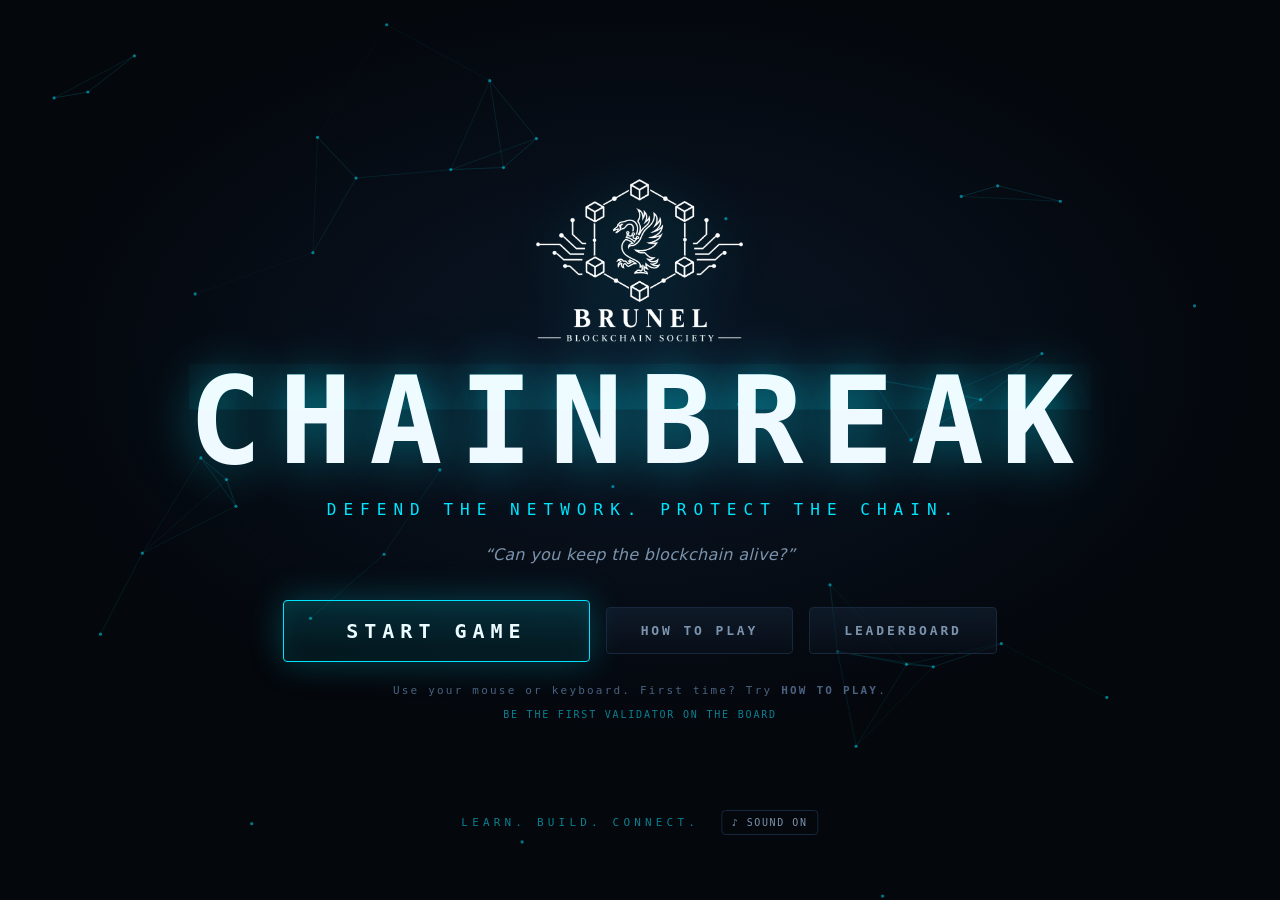
==== commit 14bd879e: "Add Hall of Validators, harden storage handling, fix meta CSP Leaderboard: - start screen gains a LE" ====
--- a/index.html
+++ b/index.html
@@ -6,10 +6,12 @@
 <meta name="description" content="CHAINBREAK — defend a live blockchain network. Brunel Blockchain Society.">
 
 <!-- The game loads no third-party code and makes no network requests, so it
-     can run under a strict policy. connect-src 'none' means that if anything
-     ever tries to phone home, the browser blocks it rather than trusting us.
-     (Headers a meta tag cannot set — X-Frame-Options, X-Content-Type-Options,
-     HSTS — are listed for the host in README.md.) -->
+     runs under a strict policy: connect-src 'none' means that if anything ever
+     tries to phone home, the browser blocks it rather than trusting us.
+     NOTE: frame-ancestors is deliberately absent — browsers ignore it in a
+     meta tag (it only works as a real HTTP header) and including it just logs
+     a console error. Clickjacking protection, along with the other headers a
+     meta tag cannot set, is listed for the host in README.md. -->
 <meta http-equiv="Content-Security-Policy" content="
   default-src 'none';
   script-src 'self';
@@ -19,7 +21,6 @@
   connect-src 'none';
   form-action 'none';
   base-uri 'none';
-  frame-ancestors 'none';
   object-src 'none'">
 <meta name="referrer" content="no-referrer">
 
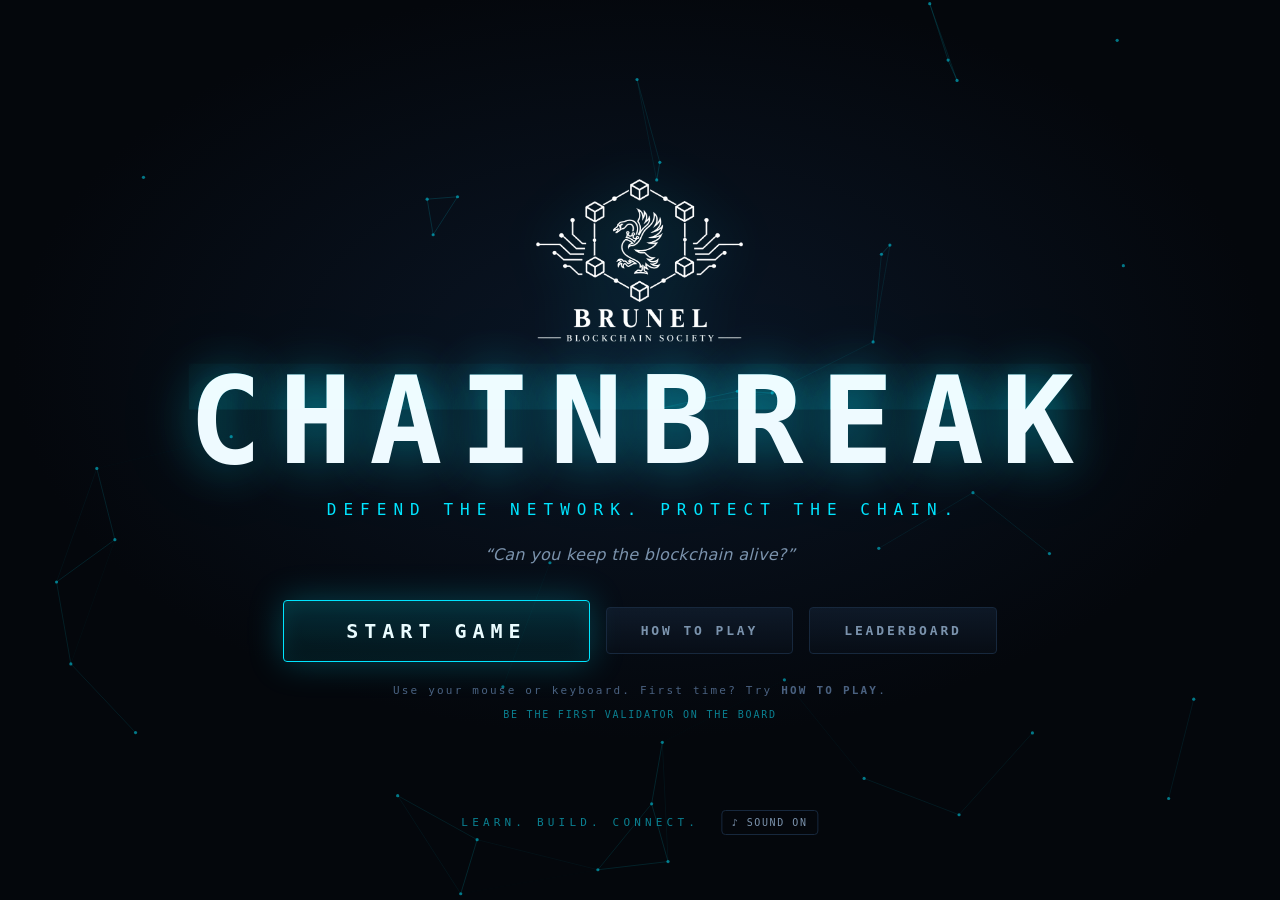
==== commit 3f448887: "Add leaderboard entry removal behind a MANAGE toggle The Hall of Validators gains editing, but not o" ====
--- a/index.html
+++ b/index.html
@@ -72,6 +72,8 @@
 
       <div class="board-totals" id="board-totals"></div>
 
+      <div class="board-manage" id="board-manage"></div>
+
       <ol class="leaderboard leaderboard-full" id="leaderboard-full"></ol>
 
       <div class="board-foot">
--- a/css/style.css
+++ b/css/style.css
@@ -266,6 +266,55 @@
 .lb-when{ font-family:var(--mono); font-size:8px; letter-spacing:.1em; color:var(--txt-faint); white-space:nowrap; }
 
 .board-foot{ display:flex; align-items:center; justify-content:space-between; gap:14px; }
+
+/* ---------- manage mode ----------
+   Editing lives behind a toggle: the stall laptop is public, and a delete
+   button beside every name is an invitation to wipe someone's score. */
+.board-manage{ display:flex; align-items:center; gap:12px; min-height:28px; }
+.board-manage .manage-hint{
+  font-family:var(--mono); font-size:8.5px; letter-spacing:.16em; color:var(--txt-faint);
+}
+.board-manage.on{
+  padding:8px 12px; border-radius:var(--r);
+  border:1px solid rgba(255,176,32,.35); background:rgba(255,176,32,.06);
+}
+.board-manage.on #btn-manage{ color:var(--warn); border-color:rgba(255,176,32,.5); }
+.btn-ghost.danger{ color:var(--bad); border-color:rgba(255,61,99,.45); margin-left:auto; }
+.btn-ghost.danger:hover{ color:#fff; border-color:var(--bad); background:rgba(255,61,99,.16); }
+
+/* per-row delete, with its confirm folded into the row itself.
+   All three controls share one height so arming a row does not make the
+   list twitch by a pixel. */
+.lb-del{ display:flex; align-items:center; gap:5px; justify-self:end; min-height:22px; }
+.del-btn,.del-yes,.del-no{
+  font-family:var(--mono); cursor:pointer; border-radius:3px;
+  border:1px solid var(--line); background:transparent; color:var(--txt-faint);
+  transition:color .15s, border-color .15s, background .15s;
+  height:22px; display:inline-flex; align-items:center; justify-content:center;
+}
+.del-btn{ font-size:11px; line-height:1; padding:0 7px; }
+.del-btn:hover{ color:var(--bad); border-color:rgba(255,61,99,.55); background:rgba(255,61,99,.1); }
+.del-yes{
+  font-size:8.5px; letter-spacing:.14em; padding:0 9px;
+  color:#ffd3dc; border-color:rgba(255,61,99,.6); background:rgba(255,61,99,.16);
+}
+.del-yes:hover{ background:rgba(255,61,99,.34); color:#fff; }
+.del-no{ font-size:10px; line-height:1; padding:0 7px; }
+.del-no:hover{ color:var(--txt); border-color:var(--txt-faint); }
+.del-btn:focus-visible,.del-yes:focus-visible,.del-no:focus-visible{
+  outline:2px solid var(--cy); outline-offset:2px;
+}
+
+/* swap the ✕ for the confirm pair once a row is armed */
+.del-yes,.del-no{ display:none; }
+.leaderboard-full li.arming .del-btn{ display:none; }
+.leaderboard-full li.arming .del-yes,
+.leaderboard-full li.arming .del-no{ display:inline-flex; }
+.leaderboard-full li.arming{ border-color:rgba(255,61,99,.6); background:rgba(255,61,99,.09); }
+.leaderboard-full li.arming .lb-name{ color:var(--bad); text-decoration:line-through; }
+
+.leaderboard.leaderboard-full.manage li{ grid-template-columns:28px 1fr auto auto auto; }
+.leaderboard.leaderboard-full.manage li.empty{ grid-template-columns:1fr; }
 
 /* ============================================================
    ONBOARDING
